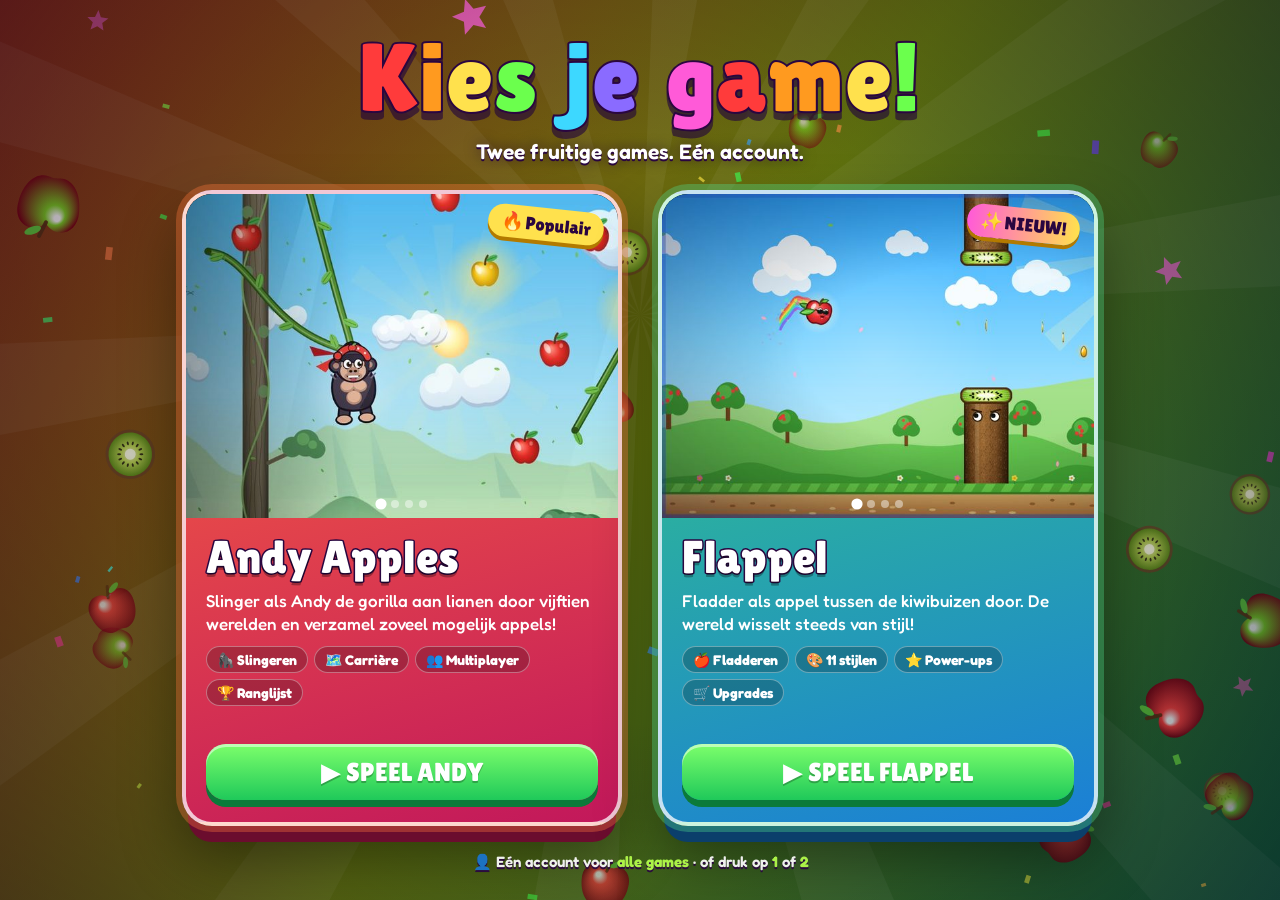
==== game/index.html @ 7fba96a7 "Flappel: appel die door kiwibuizen fladdert, plus keuzescherm voor /game - flappel/: de game (11 wis" ====
<!doctype html>
<html lang="nl">
<head>
<meta charset="utf-8">
<meta name="viewport" content="width=device-width,initial-scale=1,viewport-fit=cover">
<script>
// Zonder slash aan het eind (stijnbarendse.nl/game) zouden plaatjes op de verkeerde plek gezocht worden: zet de basis goed.
(function (p) { if (location.protocol !== 'file:' && !/\/$/.test(p) && !/\.[a-z0-9]+$/i.test(p)) { var b = document.createElement('base'); b.href = p + '/'; document.head.appendChild(b); } })(location.pathname);
</script>
<title>Kies je game · Andy Apples & Flappel</title>
<meta name="description" content="Kies je game: slinger als Andy de gorilla door de jungle, of fladder als appel tussen de kiwibuizen door in Flappel.">
<meta name="theme-color" content="#7a2bff">
<meta property="og:title" content="Kies je game 🎮">
<meta property="og:description" content="Andy Apples of Flappel? Twee fruitige games, één account.">
<meta property="og:type" content="website">
<meta property="og:url" content="https://stijnbarendse.nl/game">
<meta property="og:image" content="https://stijnbarendse.nl/game/img/og-game.jpg">
<meta name="twitter:card" content="summary_large_image">
<link rel="icon" href="data:image/svg+xml,<svg xmlns='http://www.w3.org/2000/svg' viewBox='0 0 100 100'><text y='.9em' font-size='90'>🎮</text></svg>">
<link rel="preconnect" href="https://fonts.googleapis.com">
<link rel="preconnect" href="https://fonts.gstatic.com" crossorigin>
<link rel="stylesheet" href="https://fonts.googleapis.com/css2?family=Fredoka:wght@500;600;700&family=Lilita+One&display=swap">
<style>
  * { box-sizing: border-box; -webkit-tap-highlight-color: transparent; }
  html, body { margin: 0; min-height: 100%; }
  body { font-family: 'Fredoka', system-ui, sans-serif; color: #fff; background: #1a0636; overflow-x: hidden; }
  #bg { position: fixed; inset: 0; width: 100%; height: 100%; z-index: 0; }
  main { position: relative; z-index: 1; min-height: 100vh; min-height: 100dvh; display: flex; flex-direction: column; align-items: center; justify-content: center;
    padding: max(28px, env(safe-area-inset-top)) 16px max(28px, env(safe-area-inset-bottom)); gap: 26px; }

  /* ---- titel ---- */
  .title { margin: 0; font-family: 'Lilita One', system-ui; font-weight: 400; font-size: clamp(44px, 9vw, 96px); line-height: 1; text-align: center; letter-spacing: 1px;
    display: flex; flex-wrap: wrap; justify-content: center; gap: 0 .28em; filter: drop-shadow(0 7px 0 rgba(30,0,60,.6)); }
  .title .w { display: inline-flex; }
  .title span { display: inline-block; -webkit-text-stroke: 4px #2a0640; paint-order: stroke fill; animation: bob 1.8s ease-in-out infinite; }
  @keyframes bob { 0%,100% { transform: translateY(0) rotate(-4deg); } 50% { transform: translateY(-14px) rotate(4deg); } }
  .sub { margin: 14px 0 0; font-size: clamp(16px, 2.6vw, 21px); font-weight: 600; text-align: center; text-shadow: 0 2px 0 #2a0640, 0 0 14px rgba(40,0,60,.7); }
  .hello { display: inline-block; margin-top: 10px; padding: 6px 14px; border-radius: 99px; background: rgba(30,5,60,.55); border: 2px solid rgba(255,255,255,.35); font-size: 15px; }

  /* ---- kaarten ---- */
  .games { display: grid; grid-template-columns: repeat(2, minmax(0, 440px)); gap: clamp(18px, 3vw, 36px); width: 100%; justify-content: center; perspective: 1200px; }
  .game { --rx: 0deg; --ry: 0deg; --mx: 50%; --my: 50%; position: relative; display: flex; flex-direction: column; text-decoration: none; color: #fff; border-radius: 30px; overflow: hidden;
    background: linear-gradient(165deg, var(--c1), var(--c2)); border: 4px solid rgba(255,255,255,.75);
    box-shadow: 0 0 0 6px var(--ring), 0 22px 0 -6px var(--shadow), 0 30px 60px rgba(0,0,0,.45);
    transform: rotateX(var(--rx)) rotateY(var(--ry)) translateZ(0); transition: transform .25s cubic-bezier(.2,1.4,.4,1), box-shadow .25s; outline: none;
    animation: float 4s ease-in-out infinite; }
  .game.andy { --c1: #ff6a3d; --c2: #c2185b; --ring: rgba(255,120,60,.35); --shadow: #6b0d2e; }
  .game.flappel { --c1: #36d17a; --c2: #1b7fd6; --ring: rgba(80,220,140,.35); --shadow: #0b3f6b; animation-delay: -2s; }
  @keyframes float { 0%,100% { translate: 0 0; } 50% { translate: 0 -10px; } }
  .game:hover, .game:focus-visible { box-shadow: 0 0 0 8px var(--ring), 0 26px 0 -6px var(--shadow), 0 40px 80px rgba(0,0,0,.55); }
  .game:focus-visible { border-color: #ffe14d; }
  .art { position: relative; aspect-ratio: 4 / 3; overflow: hidden; background: #000; }
  .art img { position: absolute; inset: 0; width: 100%; height: 100%; object-fit: cover; opacity: 0; transform: scale(1.12); transition: opacity .9s, transform 6s linear; }
  .art img.on { opacity: 1; transform: scale(1.0); }
  .art::after { content: ''; position: absolute; inset: 0; pointer-events: none;
    background: radial-gradient(circle at var(--mx) var(--my), rgba(255,255,255,.4), rgba(255,255,255,0) 45%), linear-gradient(transparent 60%, rgba(0,0,0,.35)); mix-blend-mode: soft-light; }
  .shine { position: absolute; inset: 0; pointer-events: none; background: linear-gradient(115deg, transparent 30%, rgba(255,255,255,.55) 45%, transparent 60%); transform: translateX(-120%); }
  .game:hover .shine, .game:focus-visible .shine { animation: shine 1.1s ease; }
  @keyframes shine { to { transform: translateX(120%); } }
  .badge { position: absolute; top: 14px; right: 14px; z-index: 2; font-family: 'Lilita One', system-ui; font-size: 18px; padding: 6px 13px; border-radius: 99px; color: #2a0640;
    background: #ffe14d; box-shadow: 0 4px 0 #b37a00; transform: rotate(6deg); animation: wiggle 1.2s ease-in-out infinite; }
  .badge.new { background: linear-gradient(90deg, #ff5ad8, #ffe14d, #6bff4d, #3dd8ff); background-size: 300% 100%; animation: wiggle 1.2s ease-in-out infinite, slide 3s linear infinite; }
  @keyframes wiggle { 0%,100% { transform: rotate(6deg) scale(1); } 50% { transform: rotate(-4deg) scale(1.1); } }
  @keyframes slide { to { background-position: 300% 0; } }
  .dots { position: absolute; bottom: 10px; left: 0; right: 0; display: flex; justify-content: center; gap: 6px; z-index: 2; }
  .dots i { width: 8px; height: 8px; border-radius: 50%; background: rgba(255,255,255,.45); transition: transform .3s, background .3s; }
  .dots i.on { background: #fff; transform: scale(1.4); }
  .body { padding: 16px 20px 22px; display: flex; flex-direction: column; gap: 10px; flex: 1; }
  .name { margin: 0; font-family: 'Lilita One', system-ui; font-weight: 400; font-size: clamp(34px, 5vw, 46px); line-height: 1; -webkit-text-stroke: 3px #2a0640; paint-order: stroke fill; text-shadow: 0 4px 0 rgba(0,0,0,.3); }
  .desc { margin: 0; font-size: 17px; font-weight: 500; line-height: 1.35; }
  .chips { display: flex; flex-wrap: wrap; gap: 6px; }
  .chips span { font-size: 14px; font-weight: 700; padding: 4px 10px; border-radius: 99px; background: rgba(0,0,0,.22); border: 1.5px solid rgba(255,255,255,.35); }
  .rec { font-size: 15px; font-weight: 700; color: #ffe14d; min-height: 1.2em; margin: 0; }
  .play { margin-top: auto; font-family: 'Lilita One', system-ui; font-size: 26px; text-align: center; padding: 13px 16px; border-radius: 20px; color: #fff;
    background: linear-gradient(#7dff6b, #1fc95a); box-shadow: 0 7px 0 #0b7a3a, inset 0 3px 0 rgba(255,255,255,.5); text-shadow: 0 2px 0 rgba(0,0,0,.25); transition: transform .15s; }
  .game:hover .play, .game:focus-visible .play { animation: pulse .7s ease-in-out infinite; }
  @keyframes pulse { 0%,100% { transform: scale(1); } 50% { transform: scale(1.05); } }
  .game.go { animation: none; transform: scale(1.08) !important; transition: transform .35s cubic-bezier(.2,1.6,.4,1); z-index: 5; }
  #flash { position: fixed; inset: 0; z-index: 10; pointer-events: none; opacity: 0; background: radial-gradient(circle, #fff 0%, #ffe14d 40%, #ff5ad8 100%); transition: opacity .35s; }
  #flash.on { opacity: 1; }
  footer { font-size: 15px; font-weight: 600; text-align: center; opacity: .92; text-shadow: 0 2px 0 #2a0640; }
  footer b { color: #b6ff4d; }
  @media (max-width: 760px) {
    .keys { display: none; }
    .games { grid-template-columns: minmax(0, 460px); }
    .game { animation: none; }
  }
  @media (prefers-reduced-motion: reduce) {
    .title span, .game, .badge, .game:hover .play { animation: none !important; }
    .art img { transition: opacity .6s; transform: none !important; }
  }
</style>
</head>
<body>
<canvas id="bg"></canvas>
<div id="flash"></div>
<main>
  <div>
    <h1 class="title" aria-label="Kies je game!"></h1>
    <p class="sub">Twee fruitige games. Eén account. <span id="hello"></span></p>
  </div>
  <div class="games">
    <a class="game andy" href="../appel" data-key="1">
      <div class="art" data-imgs="img/andy-1.jpg,img/andy-2.jpg,img/andy-3.jpg,img/andy-4.jpg"><div class="shine"></div><span class="badge">🔥 Populair</span><div class="dots"></div></div>
      <div class="body">
        <h2 class="name">Andy Apples</h2>
        <p class="desc">Slinger als Andy de gorilla aan lianen door vijftien werelden en verzamel zoveel mogelijk appels!</p>
        <div class="chips"><span>🦍 Slingeren</span><span>🗺️ Carrière</span><span>👥 Multiplayer</span><span>🏆 Ranglijst</span></div>
        <p class="rec" id="recAndy"></p>
        <div class="play">▶ SPEEL ANDY</div>
      </div>
    </a>
    <a class="game flappel" href="../flappel" data-key="2">
      <div class="art" data-imgs="img/flappel-1.jpg,img/flappel-2.jpg,img/flappel-3.jpg,img/flappel-4.jpg"><div class="shine"></div><span class="badge new">✨ NIEUW!</span><div class="dots"></div></div>
      <div class="body">
        <h2 class="name">Flappel</h2>
        <p class="desc">Fladder als appel tussen de kiwibuizen door. De wereld wisselt steeds van stijl!</p>
        <div class="chips"><span>🍎 Fladderen</span><span>🎨 11 stijlen</span><span>⭐ Power-ups</span><span>🛒 Upgrades</span></div>
        <p class="rec" id="recFlappel"></p>
        <div class="play">▶ SPEEL FLAPPEL</div>
      </div>
    </a>
  </div>
  <footer>👤 Eén account voor <b>alle games</b> <span class="keys">· of druk op <b>1</b> of <b>2</b></span></footer>
</main>
<script>
'use strict';
// ---- titel met springende, gekleurde letters ----
(function () {
  const cols = ['#ff3b3b', '#ff9a1f', '#ffe14d', '#6bff4d', '#3dd8ff', '#8a6bff', '#ff5ad8'];
  let i = 0;
  document.querySelector('.title').innerHTML = 'Kies je game!'.split(' ').map(w =>
    '<span class="w">' + [...w].map(ch => `<span style="color:${cols[i % cols.length]};animation-delay:${(i++ * 0.09).toFixed(2)}s">${ch}</span>`).join('') + '</span>').join('');
})();

// ---- jouw records en of je bent ingelogd (zelfde domein = zelfde opslag als de games) ----
(function () {
  const get = k => { try { return JSON.parse(localStorage.getItem(k)); } catch (e) { return null; } };
  const a = get('andyApples.save.v1'), f = get('flappel.save.v1'), auth = get('andyApples.auth');
  if (a && a.best > 0) document.getElementById('recAndy').textContent = `🏅 Jouw record: ${a.best} m`;
  if (f && f.best > 0) document.getElementById('recFlappel').textContent = `🏅 Jouw record: ${f.best}`;
  if (auth && auth.user) document.getElementById('hello').innerHTML = '<span class="hello">👋 Welkom terug! Je bent ingelogd.</span>';
})();

// ---- kaarten: wisselende plaatjes, 3D-kanteling en een flits bij het kiezen ----
const reduce = matchMedia('(prefers-reduced-motion: reduce)').matches;
document.querySelectorAll('.game').forEach((card, ci) => {
  const art = card.querySelector('.art'), dots = card.querySelector('.dots');
  const imgs = art.dataset.imgs.split(',').map((src, i) => {
    const im = new Image(); im.src = src; im.alt = ''; im.decoding = 'async'; if (i === 0) im.className = 'on';
    art.insertBefore(im, art.firstChild); dots.insertAdjacentHTML('beforeend', `<i class="${i ? '' : 'on'}"></i>`);
    return im;
  });
  let cur = 0;
  setTimeout(() => setInterval(() => {
    imgs[cur].classList.remove('on'); dots.children[cur].classList.remove('on');
    cur = (cur + 1) % imgs.length;
    imgs[cur].classList.add('on'); dots.children[cur].classList.add('on');
  }, 2600), ci * 1300);
  if (!reduce) {
    card.addEventListener('pointermove', e => {
      const r = card.getBoundingClientRect(), x = (e.clientX - r.left) / r.width, y = (e.clientY - r.top) / r.height;
      card.style.setProperty('--ry', ((x - 0.5) * 14).toFixed(2) + 'deg');
      card.style.setProperty('--rx', ((0.5 - y) * 10).toFixed(2) + 'deg');
      card.style.setProperty('--mx', (x * 100).toFixed(1) + '%');
      card.style.setProperty('--my', (y * 100).toFixed(1) + '%');
    });
    card.addEventListener('pointerleave', () => { card.style.setProperty('--rx', '0deg'); card.style.setProperty('--ry', '0deg'); });
  }
  card.addEventListener('click', e => {
    if (reduce || e.metaKey || e.ctrlKey || e.shiftKey || e.button) return;
    e.preventDefault();
    go(card);
  });
});
// confetti uit de gekozen kaart (getekend op de achtergrond)
const pops = [];
function boom(card) {
  const r = card.getBoundingClientRect(), cx = r.left + r.width / 2, cy = r.top + r.height / 2;
  for (let i = 0; i < 90; i++) { const a = Math.random() * TAU, sp = 200 + Math.random() * 700; pops.push({ x: cx, y: cy, vx: Math.cos(a) * sp, vy: Math.sin(a) * sp - 200, c: `hsl(${Math.random() * 360},100%,60%)`, s: 4 + Math.random() * 6, r: Math.random() * TAU, life: 1 }); }
}
function go(card) {
  card.classList.add('go');
  boom(card);
  document.getElementById('flash').classList.add('on');
  setTimeout(() => { location.href = card.href; }, 380);
}
addEventListener('keydown', e => {
  const c = document.querySelector(`.game[data-key="${e.key}"]`);
  if (c) go(c);
});
// terug via de knop 'vorige' van de browser: niet blijven hangen in de flits
addEventListener('pageshow', () => { document.getElementById('flash').classList.remove('on'); document.querySelectorAll('.game.go').forEach(c => c.classList.remove('go')); });

// ---- achtergrond: zwevend fruit, sterretjes en een kleurverloop dat langzaam draait ----
const cv = document.getElementById('bg'), g = cv.getContext('2d');
let W = 0, H = 0, DPR = 1, mx = 0.5, my = 0.5;
function size() { DPR = Math.min(devicePixelRatio || 1, 2); W = innerWidth; H = innerHeight; cv.width = W * DPR; cv.height = H * DPR; }
size(); addEventListener('resize', size);
addEventListener('pointermove', e => { mx = e.clientX / W; my = e.clientY / H; });
const TAU = Math.PI * 2;
const parts = Array.from({ length: 34 }, (_, i) => ({ x: Math.random(), y: Math.random(), z: 0.3 + Math.random() * 0.9, k: i % 4, r: Math.random() * TAU, vr: (Math.random() - 0.5) * 1.2, ph: Math.random() * TAU }));
const confetti = Array.from({ length: 50 }, () => ({ x: Math.random(), y: Math.random(), c: `hsl(${Math.random() * 360},95%,62%)`, s: 3 + Math.random() * 4, r: Math.random() * TAU, sp: 0.02 + Math.random() * 0.05 }));
function apple(r, c) {
  g.beginPath(); g.moveTo(0, -r * 0.62);
  g.bezierCurveTo(r * 0.35, -r * 1.08, r * 1.15, -r * 0.88, r * 1.06, -r * 0.05);
  g.bezierCurveTo(r, r * 0.72, r * 0.55, r * 1.06, r * 0.2, r * 0.98);
  g.bezierCurveTo(0, r * 0.94, 0, r * 0.94, -r * 0.2, r * 0.98);
  g.bezierCurveTo(-r * 0.55, r * 1.06, -r, r * 0.72, -r * 1.06, -r * 0.05);
  g.bezierCurveTo(-r * 1.15, -r * 0.88, -r * 0.35, -r * 1.08, 0, -r * 0.62);
  const gr = g.createRadialGradient(-r * 0.35, -r * 0.4, r * 0.1, 0, 0, r * 1.1); gr.addColorStop(0, '#fff'); gr.addColorStop(0.25, c); gr.addColorStop(1, '#7a0010');
  g.fillStyle = gr; g.fill();
  g.strokeStyle = '#5a3210'; g.lineWidth = r * 0.14; g.lineCap = 'round'; g.beginPath(); g.moveTo(0, -r * 0.6); g.lineTo(r * 0.15, -r * 1.1); g.stroke();
  g.fillStyle = '#5fcf3a'; g.beginPath(); g.ellipse(r * 0.4, -r * 0.95, r * 0.3, r * 0.13, -0.5, 0, TAU); g.fill();
}
function kiwi(r) {
  g.fillStyle = '#6b4423'; g.beginPath(); g.arc(0, 0, r, 0, TAU); g.fill();
  const gr = g.createRadialGradient(0, 0, 1, 0, 0, r * 0.88); gr.addColorStop(0, '#f6ffd0'); gr.addColorStop(0.35, '#c8f05a'); gr.addColorStop(1, '#5a9a14');
  g.fillStyle = gr; g.beginPath(); g.arc(0, 0, r * 0.88, 0, TAU); g.fill();
  g.fillStyle = '#fbfde8'; g.beginPath(); g.arc(0, 0, r * 0.22, 0, TAU); g.fill();
  g.fillStyle = '#1a1208';
  for (let i = 0; i < 14; i++) { const a = i / 14 * TAU; g.beginPath(); g.ellipse(Math.cos(a) * r * 0.45, Math.sin(a) * r * 0.45, r * 0.08, r * 0.04, a, 0, TAU); g.fill(); }
}
function star(r) { g.beginPath(); for (let i = 0; i < 10; i++) { const a = i / 10 * TAU - Math.PI / 2, rr = i % 2 ? r * 0.45 : r; g.lineTo(Math.cos(a) * rr, Math.sin(a) * rr); } g.fill(); }
let last = performance.now();
function frame(now) {
  const t = now / 1000, dt = Math.min(0.05, (now - last) / 1000); last = now;
  g.setTransform(DPR, 0, 0, DPR, 0, 0);
  const h = (t * 8) % 360;
  const bg = g.createLinearGradient(0, 0, W, H);
  bg.addColorStop(0, `hsl(${h},75%,32%)`); bg.addColorStop(0.5, `hsl(${(h + 60) % 360},80%,26%)`); bg.addColorStop(1, `hsl(${(h + 140) % 360},75%,22%)`);
  g.fillStyle = bg; g.fillRect(0, 0, W, H);
  // draaiende lichtstralen
  g.save(); g.translate(W / 2, H * 0.35); g.rotate(t * 0.08); g.fillStyle = 'rgba(255,255,255,0.05)';
  for (let i = 0; i < 14; i++) { g.rotate(TAU / 14); g.beginPath(); g.moveTo(0, 0); g.lineTo(-90, -Math.max(W, H)); g.lineTo(90, -Math.max(W, H)); g.fill(); }
  g.restore();
  for (const c of confetti) {
    if (!reduce) { c.y += c.sp * dt; c.r += dt * 3; } if (c.y > 1.05) { c.y = -0.05; c.x = Math.random(); }
    g.save(); g.translate(c.x * W + Math.sin(t + c.r) * 10, c.y * H); g.rotate(c.r); g.scale(Math.cos(c.r * 2), 1);
    g.fillStyle = c.c; g.globalAlpha = 0.7; g.fillRect(-c.s, -c.s / 2, c.s * 2, c.s); g.restore();
  }
  g.globalAlpha = 1;
  for (const p of parts) {
    if (!reduce) { p.y -= 0.018 * p.z * dt; p.r += p.vr * dt; }
    if (p.y < -0.1) { p.y = 1.1; p.x = Math.random(); }
    const x = p.x * W + (mx - 0.5) * -40 * p.z + Math.sin(t * 0.8 + p.ph) * 18, y = p.y * H + (my - 0.5) * -30 * p.z;
    const r = 10 + p.z * 16;
    g.save(); g.translate(x, y); g.rotate(p.r); g.globalAlpha = 0.35 + p.z * 0.5;
    if (p.k === 0) apple(r, '#ff3b3b'); else if (p.k === 1) kiwi(r); else if (p.k === 2) apple(r, '#7ed321');
    else { g.fillStyle = `hsl(${(t * 60 + p.ph * 50) % 360},100%,70%)`; star(r * 0.7); }
    g.restore();
  }
  for (let i = pops.length - 1; i >= 0; i--) {
    const p = pops[i]; p.life -= dt * 1.3; if (p.life <= 0) { pops.splice(i, 1); continue; }
    p.vy += 900 * dt; p.x += p.vx * dt; p.y += p.vy * dt; p.r += dt * 8;
    g.save(); g.translate(p.x, p.y); g.rotate(p.r); g.globalAlpha = p.life; g.fillStyle = p.c; g.fillRect(-p.s, -p.s / 2, p.s * 2, p.s); g.restore();
  }
  g.globalAlpha = 1;
  const v = g.createRadialGradient(W / 2, H / 2, Math.min(W, H) * 0.3, W / 2, H / 2, Math.max(W, H) * 0.75);
  v.addColorStop(0, 'rgba(10,0,30,0)'); v.addColorStop(1, 'rgba(10,0,30,0.55)');
  g.fillStyle = v; g.fillRect(0, 0, W, H);
  requestAnimationFrame(frame);
}
requestAnimationFrame(frame);
</script>
</body>
</html>
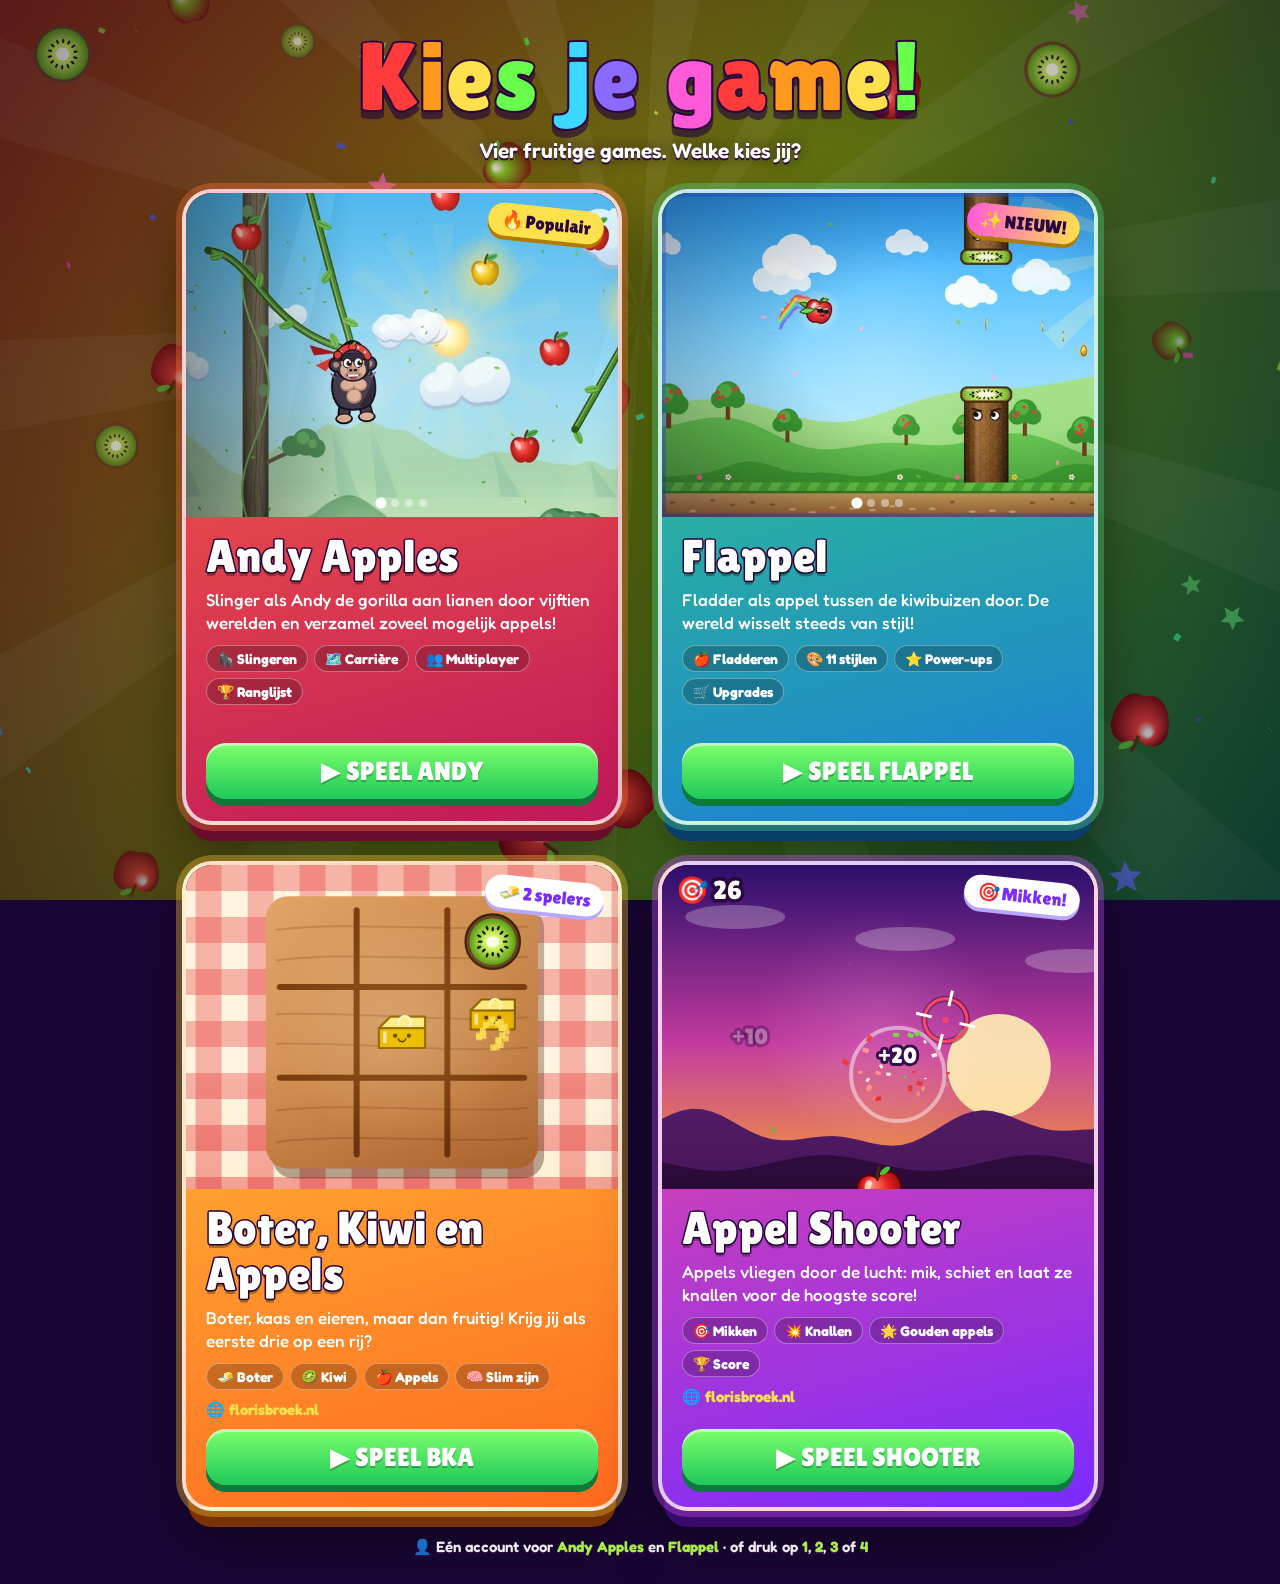
==== commit dc5d45de: "Keuzescherm: Boter, Kiwi en Appels en Appel Shooter toegevoegd Twee nieuwe kaarten die naar florisbr" ====
--- a/game/index.html
+++ b/game/index.html
@@ -7,11 +7,11 @@
 // Zonder slash aan het eind (stijnbarendse.nl/game) zouden plaatjes op de verkeerde plek gezocht worden: zet de basis goed.
 (function (p) { if (location.protocol !== 'file:' && !/\/$/.test(p) && !/\.[a-z0-9]+$/i.test(p)) { var b = document.createElement('base'); b.href = p + '/'; document.head.appendChild(b); } })(location.pathname);
 </script>
-<title>Kies je game · Andy Apples & Flappel</title>
-<meta name="description" content="Kies je game: slinger als Andy de gorilla door de jungle, of fladder als appel tussen de kiwibuizen door in Flappel.">
+<title>Kies je game · vier fruitige games</title>
+<meta name="description" content="Kies je game: Andy Apples, Flappel, Boter, Kiwi en Appels, of Appel Shooter.">
 <meta name="theme-color" content="#7a2bff">
 <meta property="og:title" content="Kies je game 🎮">
-<meta property="og:description" content="Andy Apples of Flappel? Twee fruitige games, één account.">
+<meta property="og:description" content="Andy Apples, Flappel, Boter, Kiwi en Appels of Appel Shooter? Vier fruitige games!">
 <meta property="og:type" content="website">
 <meta property="og:url" content="https://stijnbarendse.nl/game">
 <meta property="og:image" content="https://stijnbarendse.nl/game/img/og-game.jpg">
@@ -46,6 +46,10 @@
     animation: float 4s ease-in-out infinite; }
   .game.andy { --c1: #ff6a3d; --c2: #c2185b; --ring: rgba(255,120,60,.35); --shadow: #6b0d2e; }
   .game.flappel { --c1: #36d17a; --c2: #1b7fd6; --ring: rgba(80,220,140,.35); --shadow: #0b3f6b; animation-delay: -2s; }
+  .game.bke { --c1: #ffc93d; --c2: #ff6a1f; --ring: rgba(255,200,60,.35); --shadow: #7a3200; animation-delay: -1s; }
+  .game.shooter { --c1: #ff4d8d; --c2: #7a2bff; --ring: rgba(200,80,255,.35); --shadow: #3a0a6b; animation-delay: -3s; }
+  .art canvas { position: absolute; inset: 0; width: 100%; height: 100%; display: block; }
+  .badge.ext { background: #fff; color: #7a2bff; box-shadow: 0 4px 0 #b9a6ff; }
   @keyframes float { 0%,100% { translate: 0 0; } 50% { translate: 0 -10px; } }
   .game:hover, .game:focus-visible { box-shadow: 0 0 0 8px var(--ring), 0 26px 0 -6px var(--shadow), 0 40px 80px rgba(0,0,0,.55); }
   .game:focus-visible { border-color: #ffe14d; }
@@ -97,7 +101,7 @@
 <main>
   <div>
     <h1 class="title" aria-label="Kies je game!"></h1>
-    <p class="sub">Twee fruitige games. Eén account. <span id="hello"></span></p>
+    <p class="sub">Vier fruitige games. Welke kies jij? <span id="hello"></span></p>
   </div>
   <div class="games">
     <a class="game andy" href="../appel" data-key="1">
@@ -120,8 +124,28 @@
         <div class="play">▶ SPEEL FLAPPEL</div>
       </div>
     </a>
+    <a class="game bke" href="https://florisbroek.nl/bke.html" data-key="3">
+      <div class="art" data-anim="bke"><canvas></canvas><div class="shine"></div><span class="badge ext">🧈 2 spelers</span></div>
+      <div class="body">
+        <h2 class="name">Boter, Kiwi en Appels</h2>
+        <p class="desc">Boter, kaas en eieren, maar dan fruitig! Krijg jij als eerste drie op een rij?</p>
+        <div class="chips"><span>🧈 Boter</span><span>🥝 Kiwi</span><span>🍎 Appels</span><span>🧠 Slim zijn</span></div>
+        <p class="rec">🌐 florisbroek.nl</p>
+        <div class="play">▶ SPEEL BKA</div>
+      </div>
+    </a>
+    <a class="game shooter" href="https://florisbroek.nl/appel.html" data-key="4">
+      <div class="art" data-anim="shooter"><canvas></canvas><div class="shine"></div><span class="badge ext">🎯 Mikken!</span></div>
+      <div class="body">
+        <h2 class="name">Appel Shooter</h2>
+        <p class="desc">Appels vliegen door de lucht: mik, schiet en laat ze knallen voor de hoogste score!</p>
+        <div class="chips"><span>🎯 Mikken</span><span>💥 Knallen</span><span>🌟 Gouden appels</span><span>🏆 Score</span></div>
+        <p class="rec">🌐 florisbroek.nl</p>
+        <div class="play">▶ SPEEL SHOOTER</div>
+      </div>
+    </a>
   </div>
-  <footer>👤 Eén account voor <b>alle games</b> <span class="keys">· of druk op <b>1</b> of <b>2</b></span></footer>
+  <footer>👤 Eén account voor <b>Andy Apples</b> en <b>Flappel</b> <span class="keys">· of druk op <b>1</b>, <b>2</b>, <b>3</b> of <b>4</b></span></footer>
 </main>
 <script>
 'use strict';
@@ -144,8 +168,246 @@
 
 // ---- kaarten: wisselende plaatjes, 3D-kanteling en een flits bij het kiezen ----
 const reduce = matchMedia('(prefers-reduced-motion: reduce)').matches;
-document.querySelectorAll('.game').forEach((card, ci) => {
-  const art = card.querySelector('.art'), dots = card.querySelector('.dots');
+// ---- geanimeerde kaarten (voor games zonder eigen spelbeelden) ----
+// loopCanvas: tekent alleen als de kaart in beeld is, en gaat sneller als je erboven hangt
+function loopCanvas(cv, card, draw) {
+  const g = cv.getContext('2d');
+  let w = 0, h = 0, t = 0, last = 0, vis = true, k = 1;
+  const fit = () => { const r = cv.getBoundingClientRect(), d = Math.min(devicePixelRatio || 1, 2); w = r.width; h = r.height; cv.width = Math.round(w * d); cv.height = Math.round(h * d); g.setTransform(d, 0, 0, d, 0, 0); };
+  fit(); addEventListener('resize', fit);
+  if ('IntersectionObserver' in window) new IntersectionObserver(es => { vis = es[0].isIntersecting; }).observe(cv);
+  const tick = now => {
+    const dt = Math.min(0.05, (now - (last || now)) / 1000); last = now;
+    k += ((card.matches(':hover') ? 1.7 : 1) - k) * Math.min(1, dt * 5);
+    if (vis && w) { t += dt * (reduce ? 0.4 : k); draw(g, w, h, t, dt * (reduce ? 0.4 : k)); }
+    requestAnimationFrame(tick);
+  };
+  requestAnimationFrame(tick);
+}
+const PI2 = Math.PI * 2;
+const ease = { back: x => { const c = 2.2; return 1 + (c + 1) * Math.pow(x - 1, 3) + c * Math.pow(x - 1, 2); }, out: x => 1 - Math.pow(1 - x, 3) };
+// fruit en boter, getekend rond (0,0) met straal r
+function drawApple(g, r, col) {
+  g.beginPath(); g.moveTo(0, -r * 0.62);
+  g.bezierCurveTo(r * 0.35, -r * 1.08, r * 1.15, -r * 0.88, r * 1.06, -r * 0.05);
+  g.bezierCurveTo(r, r * 0.72, r * 0.55, r * 1.06, r * 0.2, r * 0.98);
+  g.bezierCurveTo(0, r * 0.94, 0, r * 0.94, -r * 0.2, r * 0.98);
+  g.bezierCurveTo(-r * 0.55, r * 1.06, -r, r * 0.72, -r * 1.06, -r * 0.05);
+  g.bezierCurveTo(-r * 1.15, -r * 0.88, -r * 0.35, -r * 1.08, 0, -r * 0.62);
+  const gr = g.createRadialGradient(-r * 0.35, -r * 0.4, r * 0.1, 0, 0, r * 1.15);
+  gr.addColorStop(0, col[0]); gr.addColorStop(0.5, col[1]); gr.addColorStop(1, col[2]);
+  g.fillStyle = gr; g.fill(); g.strokeStyle = col[3]; g.lineWidth = r * 0.1; g.stroke();
+  g.fillStyle = 'rgba(255,255,255,0.7)'; g.beginPath(); g.ellipse(-r * 0.5, -r * 0.38, r * 0.16, r * 0.27, 0.5, 0, PI2); g.fill();
+  g.strokeStyle = '#5a3210'; g.lineWidth = r * 0.14; g.lineCap = 'round'; g.beginPath(); g.moveTo(0, -r * 0.58); g.quadraticCurveTo(0, -r * 0.95, r * 0.18, -r * 1.12); g.stroke();
+  g.fillStyle = '#5fcf3a'; g.beginPath(); g.ellipse(r * 0.42, -r * 0.92, r * 0.3, r * 0.13, -0.5, 0, PI2); g.fill();
+}
+const RED = ['#ff9a8a', '#ef2b2b', '#a8121a', '#5c0710'], GOLD = ['#fff6b0', '#ffc928', '#c98a00', '#6b4500'];
+function drawKiwi(g, r) {
+  g.fillStyle = '#6b4423'; g.beginPath(); g.arc(0, 0, r, 0, PI2); g.fill();
+  const gr = g.createRadialGradient(0, 0, 1, 0, 0, r * 0.86); gr.addColorStop(0, '#f6ffd0'); gr.addColorStop(0.35, '#c8f05a'); gr.addColorStop(1, '#5a9a14');
+  g.fillStyle = gr; g.beginPath(); g.arc(0, 0, r * 0.86, 0, PI2); g.fill();
+  g.fillStyle = '#fbfde8'; g.beginPath(); g.ellipse(0, 0, r * 0.24, r * 0.2, 0, 0, PI2); g.fill();
+  g.fillStyle = '#1a1208';
+  for (let i = 0; i < 16; i++) { const a = i / 16 * PI2, d = r * (0.46 + (i % 2) * 0.08); g.save(); g.translate(Math.cos(a) * d, Math.sin(a) * d); g.rotate(a); g.beginPath(); g.ellipse(0, 0, r * 0.09, r * 0.045, 0, 0, PI2); g.fill(); g.restore(); }
+  g.strokeStyle = '#3d240c'; g.lineWidth = r * 0.08; g.beginPath(); g.arc(0, 0, r, 0, PI2); g.stroke();
+}
+function drawButter(g, r) {
+  const w = r * 1.7, h = r * 1.15, d = r * 0.42;
+  g.lineJoin = 'round';
+  g.fillStyle = '#e8b300'; g.beginPath(); g.moveTo(-w / 2, -h / 2 + d); g.lineTo(w / 2, -h / 2 + d); g.lineTo(w / 2, h / 2); g.lineTo(-w / 2, h / 2); g.closePath(); g.fill();
+  g.fillStyle = '#ffe873'; g.beginPath(); g.moveTo(-w / 2, -h / 2 + d); g.lineTo(-w / 2 + d, -h / 2); g.lineTo(w / 2 + d * 0.0, -h / 2); g.lineTo(w / 2, -h / 2 + d); g.closePath(); g.fill();
+  g.strokeStyle = '#8a5a00'; g.lineWidth = r * 0.08;
+  g.beginPath(); g.moveTo(-w / 2, h / 2); g.lineTo(-w / 2, -h / 2 + d); g.lineTo(-w / 2 + d, -h / 2); g.lineTo(w / 2, -h / 2); g.lineTo(w / 2, h / 2); g.closePath(); g.stroke();
+  g.beginPath(); g.moveTo(-w / 2, -h / 2 + d); g.lineTo(w / 2, -h / 2 + d); g.stroke();
+  // krul en glans
+  g.strokeStyle = '#fff3b0'; g.lineWidth = r * 0.1; g.lineCap = 'round';
+  g.beginPath(); g.arc(r * 0.1, -h / 2 + d * 0.5, r * 0.22, Math.PI * 0.9, Math.PI * 2.2); g.stroke();
+  g.fillStyle = 'rgba(255,255,255,0.55)'; g.fillRect(-w / 2 + r * 0.15, -h / 2 + d + r * 0.12, r * 0.14, h - d - r * 0.3);
+  // gezichtje
+  g.fillStyle = '#5a3a00'; g.beginPath(); g.arc(-r * 0.25, r * 0.12, r * 0.08, 0, PI2); g.arc(r * 0.25, r * 0.12, r * 0.08, 0, PI2); g.fill();
+  g.strokeStyle = '#5a3a00'; g.lineWidth = r * 0.06; g.beginPath(); g.arc(0, r * 0.2, r * 0.14, 0.3, Math.PI - 0.3); g.stroke();
+}
+const PIECE = { boter: drawButter, kiwi: drawKiwi, appel: (g, r) => drawApple(g, r * 0.95, RED) };
+const PIECE_ICON = { boter: '🧈', kiwi: '🥝', appel: '🍎' };
+
+const ANIMS = {
+  // Boter, Kiwi en Appels: een potje dat zichzelf speelt, met een gloeiende winstlijn
+  bke(cv, card) {
+    const LINES = [[0, 1, 2], [3, 4, 5], [6, 7, 8], [0, 3, 6], [1, 4, 7], [2, 5, 8], [0, 4, 8], [2, 4, 6]];
+    const PAIRS = [['boter', 'kiwi'], ['kiwi', 'appel'], ['appel', 'boter']];
+    let G = null, round = 0;
+    const sparks = [];
+    function newGame() {
+      // speel vooraf een potje met een beetje slimheid: winnen als het kan, anders blokkeren, anders willekeurig
+      const b = Array(9).fill(-1), moves = [];
+      let win = null;
+      for (let m = 0; m < 9 && !win; m++) {
+        const p = m % 2, free = b.map((v, i) => v < 0 ? i : -1).filter(i => i >= 0);
+        const find = who => free.find(i => LINES.some(L => L.includes(i) && L.every(j => j === i || b[j] === who)));
+        let c = find(p); if (c === undefined && Math.random() < 0.25) c = find(1 - p);
+        if (c === undefined) c = free[(Math.random() * free.length) | 0];
+        b[c] = p; moves.push(c);
+        win = LINES.find(L => L.every(j => b[j] === p)) || null;
+      }
+      G = { pair: PAIRS[round++ % PAIRS.length], moves, win, t: 0, winner: win ? b[win[0]] : -1 };
+    }
+    newGame();
+    loopCanvas(cv, card, (g, w, h, t, dt) => {
+      G.t += dt;
+      const STEP = 0.55, placed = Math.min(G.moves.length, Math.floor(G.t / STEP) + 1), done = G.t - G.moves.length * STEP;
+      // tafelkleed
+      const sq = 26;
+      g.fillStyle = '#fff4e0'; g.fillRect(0, 0, w, h);
+      g.fillStyle = 'rgba(230,60,60,0.35)';
+      for (let x = (t * 8) % (sq * 2) - sq * 2; x < w; x += sq * 2) g.fillRect(x, 0, sq, h);
+      for (let y = 0; y < h; y += sq * 2) g.fillRect(0, y, w, sq);
+      // houten plank
+      const S = Math.min(w, h) * 0.84, ox = (w - S) / 2, oy = (h - S) / 2 + 4, c = S / 3;
+      g.save(); g.translate(0, Math.sin(t * 2) * 2);
+      g.fillStyle = 'rgba(60,20,0,0.3)'; roundRect(g, ox + 6, oy + 10, S, S, 22); g.fill();
+      const wood = g.createLinearGradient(ox, oy, ox + S, oy + S); wood.addColorStop(0, '#e2a565'); wood.addColorStop(1, '#b8743a');
+      g.fillStyle = wood; roundRect(g, ox, oy, S, S, 22); g.fill();
+      g.strokeStyle = 'rgba(120,60,20,0.25)'; g.lineWidth = 2;
+      for (let i = 1; i < 9; i++) { g.beginPath(); g.moveTo(ox + 10, oy + i * S / 9 + Math.sin(i) * 4); g.bezierCurveTo(ox + S * 0.3, oy + i * S / 9 - 6, ox + S * 0.7, oy + i * S / 9 + 6, ox + S - 10, oy + i * S / 9); g.stroke(); }
+      g.strokeStyle = '#7a3e10'; g.lineWidth = 6; g.lineCap = 'round';
+      for (let i = 1; i < 3; i++) { g.beginPath(); g.moveTo(ox + i * c, oy + 14); g.lineTo(ox + i * c, oy + S - 14); g.moveTo(ox + 14, oy + i * c); g.lineTo(ox + S - 14, oy + i * c); g.stroke(); }
+      // stukken: vallen erin en stuiteren
+      for (let m = 0; m < placed; m++) {
+        const cell = G.moves[m], who = G.pair[m % 2], age = G.t - m * STEP;
+        const cx = ox + (cell % 3 + 0.5) * c, cy = oy + (Math.floor(cell / 3) + 0.5) * c;
+        let sc = ease.back(Math.min(1, age / 0.35)), dy = -(1 - ease.out(Math.min(1, age / 0.3))) * 60;
+        const winning = G.win && G.win.includes(cell) && done > 0;
+        if (winning) { dy -= Math.abs(Math.sin((done * 8) + G.win.indexOf(cell))) * 12; sc *= 1 + Math.sin(done * 10) * 0.05; }
+        if (done > 1.8) sc *= Math.max(0, 1 - (done - 1.8) / 0.35);
+        g.save(); g.translate(cx, cy + dy); g.scale(sc, sc); g.rotate(winning ? Math.sin(done * 9) * 0.15 : 0);
+        PIECE[who](g, c * 0.3); g.restore();
+        if (age < 0.05 && age >= 0) for (let i = 0; i < 10; i++) { const a = Math.random() * PI2; sparks.push({ x: cx, y: cy, vx: Math.cos(a) * 120, vy: Math.sin(a) * 120, l: 0.5, c: who === 'kiwi' ? '#8fe03a' : who === 'boter' ? '#ffe14d' : '#ff5a5a' }); }
+      }
+      // winstlijn
+      if (G.win && done > 0) {
+        const a = G.win[0], b2 = G.win[2], p = ease.out(Math.min(1, done / 0.35));
+        const x1 = ox + (a % 3 + 0.5) * c, y1 = oy + (Math.floor(a / 3) + 0.5) * c, x2 = ox + (b2 % 3 + 0.5) * c, y2 = oy + (Math.floor(b2 / 3) + 0.5) * c;
+        const fade = done > 1.8 ? Math.max(0, 1 - (done - 1.8) / 0.35) : 1;
+        g.globalAlpha = fade; g.lineCap = 'round';
+        g.strokeStyle = `hsla(${(t * 300) % 360},100%,60%,0.5)`; g.lineWidth = 22; g.beginPath(); g.moveTo(x1, y1); g.lineTo(x1 + (x2 - x1) * p, y1 + (y2 - y1) * p); g.stroke();
+        g.strokeStyle = '#fff'; g.lineWidth = 8; g.stroke();
+        g.globalAlpha = 1;
+        if (Math.random() < 0.5 && done < 1.8) { const a2 = Math.random() * PI2; sparks.push({ x: x1 + (x2 - x1) * Math.random(), y: y1 + (y2 - y1) * Math.random(), vx: Math.cos(a2) * 160, vy: Math.sin(a2) * 160 - 60, l: 0.8, c: `hsl(${Math.random() * 360},100%,60%)` }); }
+      }
+      g.restore();
+      for (let i = sparks.length - 1; i >= 0; i--) {
+        const s = sparks[i]; s.l -= dt; if (s.l <= 0) { sparks.splice(i, 1); continue; }
+        s.vy += 300 * dt; s.x += s.vx * dt; s.y += s.vy * dt;
+        g.globalAlpha = Math.min(1, s.l * 2); g.fillStyle = s.c; g.fillRect(s.x - 3, s.y - 3, 6, 6);
+      }
+      g.globalAlpha = 1;
+      // banner
+      if (done > 0.3 && done < 2.1) {
+        const k = ease.back(Math.min(1, (done - 0.3) / 0.35)), txt = G.winner >= 0 ? `${PIECE_ICON[G.pair[G.winner]]} WINT!` : '🤝 GELIJK!';
+        g.save(); g.translate(w / 2, h * 0.5); g.scale(k, k); g.rotate(-0.06);
+        g.font = `${Math.round(h * 0.17)}px "Lilita One", system-ui`; g.textAlign = 'center'; g.textBaseline = 'middle';
+        g.lineJoin = 'round'; g.lineWidth = 12; g.strokeStyle = '#2a0640'; g.strokeText(txt, 0, 0); g.fillStyle = '#ffe14d'; g.fillText(txt, 0, 0);
+        g.restore();
+      }
+      if (done > 2.3) newGame();
+    });
+  },
+
+  // Appel Shooter: appels vliegen omhoog, het vizier mikt en laat ze knallen
+  shooter(cv, card) {
+    const apples = [], bits = [], pops = [];
+    const cross = { x: 0, y: 0, cool: 0, kick: 0 };
+    let spawnT = 0, score = 0, shown = 0, combo = 0, comboT = 0, shake = 0;
+    loopCanvas(cv, card, (g, w, h, t, dt) => {
+      if (!cross.x) { cross.x = w / 2; cross.y = h / 2; }
+      // nieuwe appels
+      spawnT -= dt;
+      if (spawnT <= 0) {
+        spawnT = 0.45 + Math.random() * 0.4;
+        const gold = Math.random() < 0.12;
+        apples.push({ x: w * (0.15 + Math.random() * 0.7), y: h + 30, vx: (Math.random() - 0.5) * 140, vy: -(h * 1.05 + Math.random() * h * 0.35), r: gold ? 15 : 18 + Math.random() * 6, rot: 0, vr: (Math.random() - 0.5) * 6, gold });
+      }
+      for (const a of apples) { a.vy += h * 1.1 * dt; a.x += a.vx * dt; a.y += a.vy * dt; a.rot += a.vr * dt; }
+      for (let i = apples.length - 1; i >= 0; i--) if (apples[i].y > h + 60 && apples[i].vy > 0) { apples.splice(i, 1); combo = 0; }
+      // mikken: op de appel die het hoogst vliegt (gouden eerst)
+      let tgt = null;
+      for (const a of apples) if (a.y < h * 0.85 && (!tgt || (a.gold && !tgt.gold) || (a.gold === tgt.gold && a.y < tgt.y))) tgt = a;
+      const tx = tgt ? tgt.x + tgt.vx * 0.12 : w / 2 + Math.sin(t) * w * 0.2, ty = tgt ? tgt.y + tgt.vy * 0.12 : h * 0.45;
+      cross.x += (tx - cross.x) * Math.min(1, dt * 9); cross.y += (ty - cross.y) * Math.min(1, dt * 9);
+      cross.cool -= dt; cross.kick *= Math.exp(-dt * 12);
+      if (tgt && cross.cool <= 0 && Math.hypot(tgt.x - cross.x, tgt.y - cross.y) < tgt.r) {
+        cross.cool = 0.22; cross.kick = 1; shake = 6;
+        apples.splice(apples.indexOf(tgt), 1);
+        combo++; comboT = 1.2;
+        const pts = (tgt.gold ? 50 : 10) * Math.min(combo, 5);
+        score += pts;
+        pops.push({ x: tgt.x, y: tgt.y - 10, txt: '+' + pts, l: 0.9, c: tgt.gold ? '#ffe14d' : '#fff' });
+        if (combo >= 3) pops.push({ x: w / 2, y: h * 0.28, txt: `COMBO ×${Math.min(combo, 5)}!`, l: 0.8, c: `hsl(${(t * 300) % 360},100%,65%)`, big: true });
+        for (let i = 0; i < 26; i++) {
+          const an = Math.random() * PI2, sp = 60 + Math.random() * 260;
+          bits.push({ x: tgt.x, y: tgt.y, vx: Math.cos(an) * sp, vy: Math.sin(an) * sp - 80, l: 0.6 + Math.random() * 0.5, s: 2 + Math.random() * 5, rot: Math.random() * 6,
+            c: tgt.gold ? ['#ffe14d', '#fff6b0', '#ffc928'][i % 3] : ['#ef2b2b', '#fff3d6', '#ff8a7a', '#5fcf3a'][i % 4] });
+        }
+        bits.push({ ring: true, x: tgt.x, y: tgt.y, l: 0.35, s: tgt.r });
+      }
+      comboT -= dt; if (comboT <= 0) combo = 0;
+      shown += (score - shown) * Math.min(1, dt * 8);
+      shake *= Math.exp(-dt * 14);
+      // tekenen
+      g.save(); g.translate((Math.random() - 0.5) * shake, (Math.random() - 0.5) * shake);
+      const sky = g.createLinearGradient(0, 0, 0, h); sky.addColorStop(0, '#2b0f6b'); sky.addColorStop(0.55, '#c23b9e'); sky.addColorStop(1, '#ffb347');
+      g.fillStyle = sky; g.fillRect(-10, -10, w + 20, h + 20);
+      g.fillStyle = 'rgba(255,240,180,0.9)'; g.beginPath(); g.arc(w * 0.78, h * 0.62, h * 0.16, 0, PI2); g.fill();
+      g.fillStyle = 'rgba(255,255,255,0.25)';
+      for (let i = 0; i < 4; i++) { const cx = ((i * 170 - t * 14) % (w + 160) + w + 160) % (w + 160) - 80, cy = 30 + i * 22; g.beginPath(); g.ellipse(cx, cy, 50, 12, 0, 0, PI2); g.fill(); }
+      g.fillStyle = '#5a1f6e'; g.beginPath(); g.moveTo(0, h);
+      for (let x = 0; x <= w + 10; x += 10) g.lineTo(x, h * 0.82 - Math.sin(x * 0.02 + 1) * 14 - Math.sin(x * 0.045) * 8);
+      g.lineTo(w, h); g.fill();
+      g.fillStyle = '#3a0f4a'; g.beginPath(); g.moveTo(0, h);
+      for (let x = 0; x <= w + 10; x += 10) g.lineTo(x, h * 0.92 - Math.sin(x * 0.03 + 3) * 8);
+      g.lineTo(w, h); g.fill();
+      for (const a of apples) {
+        g.save(); g.translate(a.x, a.y); g.rotate(a.rot);
+        if (a.gold) { g.fillStyle = 'rgba(255,220,80,0.35)'; g.beginPath(); g.arc(0, 0, a.r * 1.9, 0, PI2); g.fill(); }
+        drawApple(g, a.r, a.gold ? GOLD : RED); g.restore();
+      }
+      for (let i = bits.length - 1; i >= 0; i--) {
+        const b = bits[i]; b.l -= dt; if (b.l <= 0) { bits.splice(i, 1); continue; }
+        if (b.ring) { g.strokeStyle = `rgba(255,255,255,${b.l * 2.5})`; g.lineWidth = 4; g.beginPath(); g.arc(b.x, b.y, b.s + (0.35 - b.l) * 160, 0, PI2); g.stroke(); continue; }
+        b.vy += 500 * dt; b.x += b.vx * dt; b.y += b.vy * dt; b.rot += dt * 8;
+        g.save(); g.translate(b.x, b.y); g.rotate(b.rot); g.globalAlpha = Math.min(1, b.l * 2); g.fillStyle = b.c; g.fillRect(-b.s / 2, -b.s / 2, b.s, b.s * 0.7); g.restore();
+      }
+      g.globalAlpha = 1;
+      // vizier
+      const R = 20 + cross.kick * 8;
+      g.save(); g.translate(cross.x, cross.y); g.rotate(t * 1.5);
+      g.strokeStyle = 'rgba(0,0,0,0.4)'; g.lineWidth = 6; g.beginPath(); g.arc(0, 0, R, 0, PI2); g.stroke();
+      g.strokeStyle = '#ff3b5c'; g.lineWidth = 3; g.beginPath(); g.arc(0, 0, R, 0, PI2); g.stroke();
+      g.strokeStyle = '#fff'; g.lineWidth = 3; g.beginPath();
+      for (let i = 0; i < 4; i++) { const an = i * Math.PI / 2; g.moveTo(Math.cos(an) * (R - 7), Math.sin(an) * (R - 7)); g.lineTo(Math.cos(an) * (R + 9), Math.sin(an) * (R + 9)); }
+      g.stroke(); g.fillStyle = '#ff3b5c'; g.beginPath(); g.arc(0, 0, 3, 0, PI2); g.fill();
+      g.restore();
+      if (cross.kick > 0.5) { g.fillStyle = `rgba(255,255,200,${(cross.kick - 0.5) * 1.6})`; g.beginPath(); g.arc(cross.x, cross.y, 34, 0, PI2); g.fill(); }
+      // teksten
+      g.textAlign = 'center'; g.textBaseline = 'middle'; g.lineJoin = 'round';
+      for (let i = pops.length - 1; i >= 0; i--) {
+        const p = pops[i]; p.l -= dt; if (p.l <= 0) { pops.splice(i, 1); continue; }
+        p.y -= dt * 50; const s = ease.back(Math.min(1, (0.9 - p.l) / 0.2 + 0.2));
+        g.save(); g.translate(p.x, p.y); g.scale(s, s); g.globalAlpha = Math.min(1, p.l * 3);
+        g.font = `${p.big ? 34 : 22}px "Lilita One", system-ui`; g.lineWidth = 6; g.strokeStyle = '#2a0640'; g.strokeText(p.txt, 0, 0); g.fillStyle = p.c; g.fillText(p.txt, 0, 0);
+        g.restore();
+      }
+      g.globalAlpha = 1;
+      g.textAlign = 'left'; g.font = '26px "Lilita One", system-ui'; g.lineWidth = 7; g.strokeStyle = '#2a0640';
+      const st = '🎯 ' + Math.round(shown); g.strokeText(st, 14, 26); g.fillStyle = '#fff'; g.fillText(st, 14, 26);
+      g.restore();
+    });
+  },
+};
+function roundRect(g, x, y, w, h, r) { g.beginPath(); g.moveTo(x + r, y); g.arcTo(x + w, y, x + w, y + h, r); g.arcTo(x + w, y + h, x, y + h, r); g.arcTo(x, y + h, x, y, r); g.arcTo(x, y, x + w, y, r); g.closePath(); }
+
+// wisselende spelbeelden met bolletjes eronder
+function slides(art, dots, ci) {
   const imgs = art.dataset.imgs.split(',').map((src, i) => {
     const im = new Image(); im.src = src; im.alt = ''; im.decoding = 'async'; if (i === 0) im.className = 'on';
     art.insertBefore(im, art.firstChild); dots.insertAdjacentHTML('beforeend', `<i class="${i ? '' : 'on'}"></i>`);
@@ -157,6 +419,11 @@
     cur = (cur + 1) % imgs.length;
     imgs[cur].classList.add('on'); dots.children[cur].classList.add('on');
   }, 2600), ci * 1300);
+}
+document.querySelectorAll('.game').forEach((card, ci) => {
+  const art = card.querySelector('.art'), dots = card.querySelector('.dots');
+  if (art.dataset.imgs) slides(art, dots, ci);
+  if (art.dataset.anim) ANIMS[art.dataset.anim](art.querySelector('canvas'), card);
   if (!reduce) {
     card.addEventListener('pointermove', e => {
       const r = card.getBoundingClientRect(), x = (e.clientX - r.left) / r.width, y = (e.clientY - r.top) / r.height;
